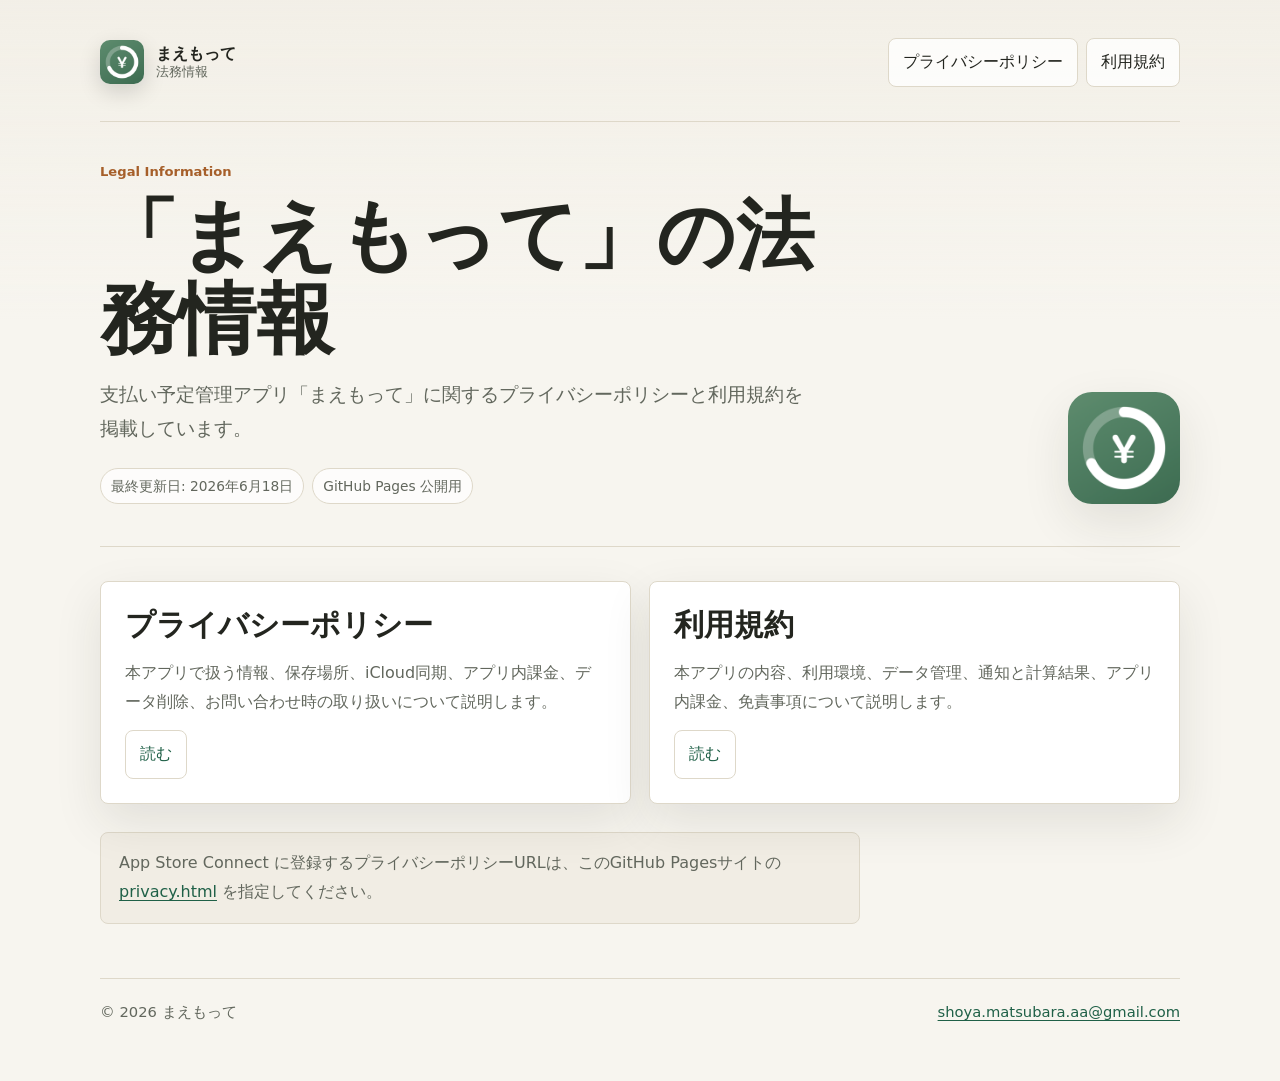
==== index.html @ 8f9d741a "全体的な修正" ====
<!DOCTYPE html>
<html lang="ja">
<head>
<meta charset="utf-8">
<meta name="viewport" content="width=device-width, initial-scale=1">
<title>まえもって - 法務情報</title>
<meta name="description" content="支払い予定管理アプリ「まえもって」のプライバシーポリシーと利用規約を掲載しています。">
<meta name="theme-color" content="#2f7d5d">
<link rel="canonical" href="https://shoyamatsubara.github.io/Maemotte/">
<meta property="og:type" content="website">
<meta property="og:site_name" content="まえもって">
<meta property="og:title" content="まえもって - 法務情報">
<meta property="og:description" content="支払い予定管理アプリ「まえもって」のプライバシーポリシーと利用規約です。">
<meta property="og:url" content="https://shoyamatsubara.github.io/Maemotte/">
<meta property="og:image" content="https://shoyamatsubara.github.io/Maemotte/assets/app-icon.png">
<link rel="icon" href="assets/app-icon.png" type="image/png">
<link rel="apple-touch-icon" href="assets/app-icon.png">
<link rel="stylesheet" href="assets/site.css">
</head>
<body>
<a class="skip-link" href="#main">本文へ移動</a>
<div class="site">
  <header class="site-header">
    <a class="brand" href="./" aria-label="まえもって 法務情報トップ">
      <img src="assets/app-icon.png" alt="" width="44" height="44">
      <span>
        <span class="brand-name">まえもって</span>
        <span class="brand-subtitle">法務情報</span>
      </span>
    </a>
    <nav class="site-nav" aria-label="法務ページ">
      <a href="privacy.html">プライバシーポリシー</a>
      <a href="terms.html">利用規約</a>
    </nav>
  </header>

  <main id="main">
    <section class="hero" aria-labelledby="page-title">
      <div class="hero-copy">
        <p class="eyebrow">Legal Information</p>
        <h1 id="page-title">「まえもって」の法務情報</h1>
        <p class="lead">支払い予定管理アプリ「まえもって」に関するプライバシーポリシーと利用規約を掲載しています。</p>
        <div class="page-meta" aria-label="ページ情報">
          <span class="pill">最終更新日: 2026年6月18日</span>
          <span class="pill">GitHub Pages 公開用</span>
        </div>
      </div>
      <img class="hero-mark" src="assets/app-icon.png" alt="まえもって アプリアイコン" width="112" height="112">
    </section>

    <section class="home-grid" aria-label="法務文書一覧">
      <a class="link-card" href="privacy.html">
        <h2>プライバシーポリシー</h2>
        <p>本アプリで扱う情報、保存場所、iCloud同期、アプリ内課金、データ削除、お問い合わせ時の取り扱いについて説明します。</p>
        <span class="button-link" aria-hidden="true">読む</span>
      </a>
      <a class="link-card" href="terms.html">
        <h2>利用規約</h2>
        <p>本アプリの内容、利用環境、データ管理、通知と計算結果、アプリ内課金、免責事項について説明します。</p>
        <span class="button-link" aria-hidden="true">読む</span>
      </a>
    </section>

    <p class="note">App Store Connect に登録するプライバシーポリシーURLは、このGitHub Pagesサイトの <a href="privacy.html">privacy.html</a> を指定してください。</p>
  </main>

  <footer class="site-footer">
    <p>&copy; 2026 まえもって</p>
    <p><a href="mailto:shoya.matsubara.aa@gmail.com">shoya.matsubara.aa@gmail.com</a></p>
  </footer>
</div>
</body>
</html>
---- assets/site.css ----
:root {
  color-scheme: light dark;
  --bg: #f7f5ef;
  --surface: #ffffff;
  --surface-soft: #efebe1;
  --text: #23251f;
  --muted: #62675d;
  --hairline: #ded8c9;
  --accent: #2f7d5d;
  --accent-strong: #1f6047;
  --warm: #a65f2a;
  --focus: #c8862f;
  --shadow: 0 18px 48px rgb(43 38 28 / 10%);
}

@media (prefers-color-scheme: dark) {
  :root {
    --bg: #101411;
    --surface: #181e1a;
    --surface-soft: #202820;
    --text: #eef2ec;
    --muted: #aab4aa;
    --hairline: #313b33;
    --accent: #7ac49b;
    --accent-strong: #a6dfbd;
    --warm: #d8a062;
    --focus: #e0b86d;
    --shadow: 0 18px 48px rgb(0 0 0 / 24%);
  }
}

* {
  box-sizing: border-box;
}

html {
  background: var(--bg);
  scroll-behavior: smooth;
}

body {
  margin: 0;
  color: var(--text);
  background:
    linear-gradient(180deg, color-mix(in srgb, var(--surface-soft) 55%, transparent), transparent 320px),
    var(--bg);
  font-family: ui-sans-serif, system-ui, -apple-system, BlinkMacSystemFont, "Hiragino Sans", "Yu Gothic", sans-serif;
  font-size: 16px;
  line-height: 1.8;
  text-size-adjust: 100%;
}

a {
  color: var(--accent-strong);
  text-decoration-thickness: 0.08em;
  text-underline-offset: 0.18em;
}

a:hover {
  color: var(--warm);
}

a:focus-visible,
button:focus-visible {
  outline: 3px solid var(--focus);
  outline-offset: 4px;
  border-radius: 6px;
}

.skip-link {
  position: absolute;
  top: 12px;
  left: 12px;
  z-index: 10;
  transform: translateY(-150%);
  padding: 10px 14px;
  color: var(--text);
  background: var(--surface);
  border: 1px solid var(--hairline);
  border-radius: 8px;
}

.skip-link:focus {
  transform: translateY(0);
}

.site {
  width: min(100%, 1120px);
  margin: 0 auto;
  padding: 28px 20px 56px;
}

.site-header {
  display: flex;
  align-items: center;
  justify-content: space-between;
  gap: 20px;
  padding: 10px 0 34px;
}

.brand {
  display: inline-flex;
  align-items: center;
  gap: 12px;
  min-height: 44px;
  color: var(--text);
  text-decoration: none;
}

.brand img {
  width: 44px;
  height: 44px;
  border-radius: 10px;
  box-shadow: 0 8px 22px rgb(0 0 0 / 14%);
}

.brand-name {
  display: block;
  font-size: 1.02rem;
  font-weight: 750;
  line-height: 1.25;
}

.brand-subtitle {
  display: block;
  color: var(--muted);
  font-size: 0.82rem;
  line-height: 1.25;
}

.site-nav {
  display: flex;
  flex-wrap: wrap;
  justify-content: flex-end;
  gap: 8px;
}

.site-nav a,
.button-link {
  display: inline-flex;
  align-items: center;
  min-height: 44px;
  padding: 9px 14px;
  color: var(--text);
  background: color-mix(in srgb, var(--surface) 80%, transparent);
  border: 1px solid var(--hairline);
  border-radius: 8px;
  text-decoration: none;
  transition: border-color 180ms ease, color 180ms ease, background-color 180ms ease, transform 180ms ease;
}

.site-nav a:hover,
.button-link:hover {
  color: var(--accent-strong);
  background: var(--surface);
  border-color: color-mix(in srgb, var(--accent) 50%, var(--hairline));
}

.site-nav a[aria-current="page"] {
  color: var(--accent-strong);
  border-color: color-mix(in srgb, var(--accent) 55%, var(--hairline));
}

.hero {
  display: grid;
  grid-template-columns: minmax(0, 1fr) auto;
  gap: 36px;
  align-items: end;
  padding: 38px 0 42px;
  border-top: 1px solid var(--hairline);
  border-bottom: 1px solid var(--hairline);
}

.hero-copy {
  max-width: 760px;
}

.eyebrow {
  margin: 0 0 10px;
  color: var(--warm);
  font-size: 0.82rem;
  font-weight: 750;
}

h1 {
  margin: 0;
  max-width: 760px;
  font-size: clamp(2.15rem, 7vw, 4.9rem);
  line-height: 1.06;
  letter-spacing: 0;
}

.lead {
  margin: 18px 0 0;
  max-width: 720px;
  color: var(--muted);
  font-size: clamp(1.02rem, 2vw, 1.18rem);
}

.hero-mark {
  width: 112px;
  height: 112px;
  border-radius: 24px;
  box-shadow: var(--shadow);
}

.page-meta {
  display: flex;
  flex-wrap: wrap;
  gap: 8px;
  margin: 22px 0 0;
}

.pill {
  display: inline-flex;
  align-items: center;
  min-height: 32px;
  padding: 5px 10px;
  color: var(--muted);
  background: color-mix(in srgb, var(--surface) 76%, transparent);
  border: 1px solid var(--hairline);
  border-radius: 999px;
  font-size: 0.86rem;
}

.content-grid {
  display: grid;
  grid-template-columns: minmax(0, 1fr) 260px;
  gap: 44px;
  align-items: start;
  padding: 42px 0 0;
}

.document {
  max-width: 780px;
}

.document p {
  margin: 0;
}

.document h2 {
  margin: 2.15em 0 0.55em;
  font-size: clamp(1.2rem, 2vw, 1.45rem);
  line-height: 1.35;
  letter-spacing: 0;
}

.document h2:first-child {
  margin-top: 0;
}

.document p + p {
  margin-top: 0.85em;
}

.toc {
  position: sticky;
  top: 24px;
  padding: 18px;
  background: color-mix(in srgb, var(--surface) 84%, transparent);
  border: 1px solid var(--hairline);
  border-radius: 8px;
}

.toc h2 {
  margin: 0 0 10px;
  font-size: 0.95rem;
}

.toc ol {
  display: grid;
  gap: 8px;
  margin: 0;
  padding-left: 1.35em;
  color: var(--muted);
  font-size: 0.92rem;
  line-height: 1.45;
}

.toc a {
  color: inherit;
  text-decoration: none;
}

.toc a:hover {
  color: var(--accent-strong);
  text-decoration: underline;
}

.home-grid {
  display: grid;
  grid-template-columns: repeat(2, minmax(0, 1fr));
  gap: 18px;
  padding: 34px 0 0;
}

.link-card {
  display: grid;
  gap: 14px;
  min-height: 220px;
  padding: 24px;
  color: var(--text);
  background: var(--surface);
  border: 1px solid var(--hairline);
  border-radius: 8px;
  box-shadow: var(--shadow);
  text-decoration: none;
  transition: border-color 180ms ease, transform 180ms ease;
}

.link-card:hover {
  color: var(--text);
  border-color: color-mix(in srgb, var(--accent) 55%, var(--hairline));
  transform: translateY(-2px);
}

.link-card h2 {
  margin: 0;
  font-size: clamp(1.35rem, 3vw, 1.85rem);
  line-height: 1.3;
}

.link-card p {
  margin: 0;
  color: var(--muted);
}

.link-card .button-link {
  width: fit-content;
  margin-top: auto;
  color: var(--accent-strong);
  background: transparent;
}

.note {
  margin: 28px 0 0;
  max-width: 760px;
  padding: 16px 18px;
  color: var(--muted);
  background: color-mix(in srgb, var(--surface-soft) 72%, transparent);
  border: 1px solid var(--hairline);
  border-radius: 8px;
}

.site-footer {
  display: flex;
  flex-wrap: wrap;
  justify-content: space-between;
  gap: 12px 20px;
  margin-top: 54px;
  padding-top: 20px;
  color: var(--muted);
  border-top: 1px solid var(--hairline);
  font-size: 0.92rem;
}

.site-footer p {
  margin: 0;
}

@media (prefers-reduced-motion: reduce) {
  *,
  *::before,
  *::after {
    scroll-behavior: auto !important;
    transition: none !important;
  }
}

@media (max-width: 760px) {
  .site {
    padding: 18px 16px 40px;
  }

  .site-header {
    align-items: flex-start;
    flex-direction: column;
    padding-bottom: 24px;
  }

  .site-nav {
    justify-content: flex-start;
    width: 100%;
  }

  .site-nav a {
    flex: 1 1 auto;
    justify-content: center;
  }

  .hero {
    grid-template-columns: 1fr;
    gap: 24px;
    padding: 30px 0 34px;
  }

  .hero-mark {
    width: 84px;
    height: 84px;
    order: -1;
  }

  .content-grid,
  .home-grid {
    grid-template-columns: 1fr;
  }

  .content-grid {
    gap: 28px;
  }

  .toc {
    position: static;
    order: -1;
  }
}

@media print {
  body {
    background: #ffffff;
    color: #111111;
  }

  .site {
    width: auto;
    padding: 0;
  }

  .site-header,
  .toc,
  .site-footer {
    display: none;
  }

  .hero,
  .content-grid {
    display: block;
    padding: 0;
    border: 0;
  }

  .hero-mark,
  .page-meta {
    display: none;
  }

  a {
    color: inherit;
  }
}
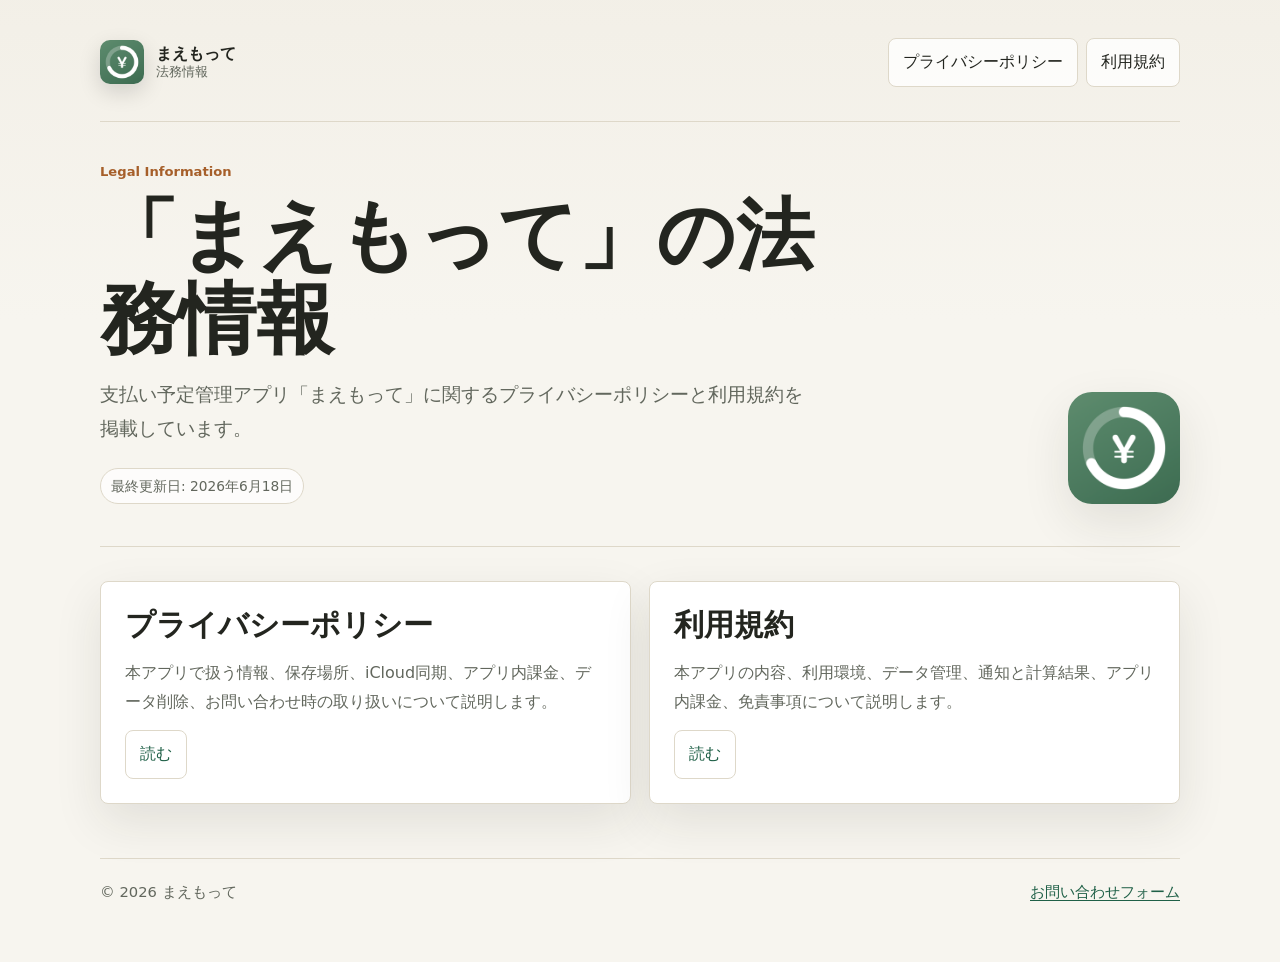
==== commit 23444cf0: "修正" ====
--- a/index.html
+++ b/index.html
@@ -42,7 +42,6 @@
         <p class="lead">支払い予定管理アプリ「まえもって」に関するプライバシーポリシーと利用規約を掲載しています。</p>
         <div class="page-meta" aria-label="ページ情報">
           <span class="pill">最終更新日: 2026年6月18日</span>
-          <span class="pill">GitHub Pages 公開用</span>
         </div>
       </div>
       <img class="hero-mark" src="assets/app-icon.png" alt="まえもって アプリアイコン" width="112" height="112">
@@ -60,13 +59,11 @@
         <span class="button-link" aria-hidden="true">読む</span>
       </a>
     </section>
-
-    <p class="note">App Store Connect に登録するプライバシーポリシーURLは、このGitHub Pagesサイトの <a href="privacy.html">privacy.html</a> を指定してください。</p>
   </main>
 
   <footer class="site-footer">
     <p>&copy; 2026 まえもって</p>
-    <p><a href="mailto:shoya.matsubara.aa@gmail.com">shoya.matsubara.aa@gmail.com</a></p>
+    <p><a href="https://forms.gle/3hmKpwyKbd9HvCzN6">お問い合わせフォーム</a></p>
   </footer>
 </div>
 </body>
